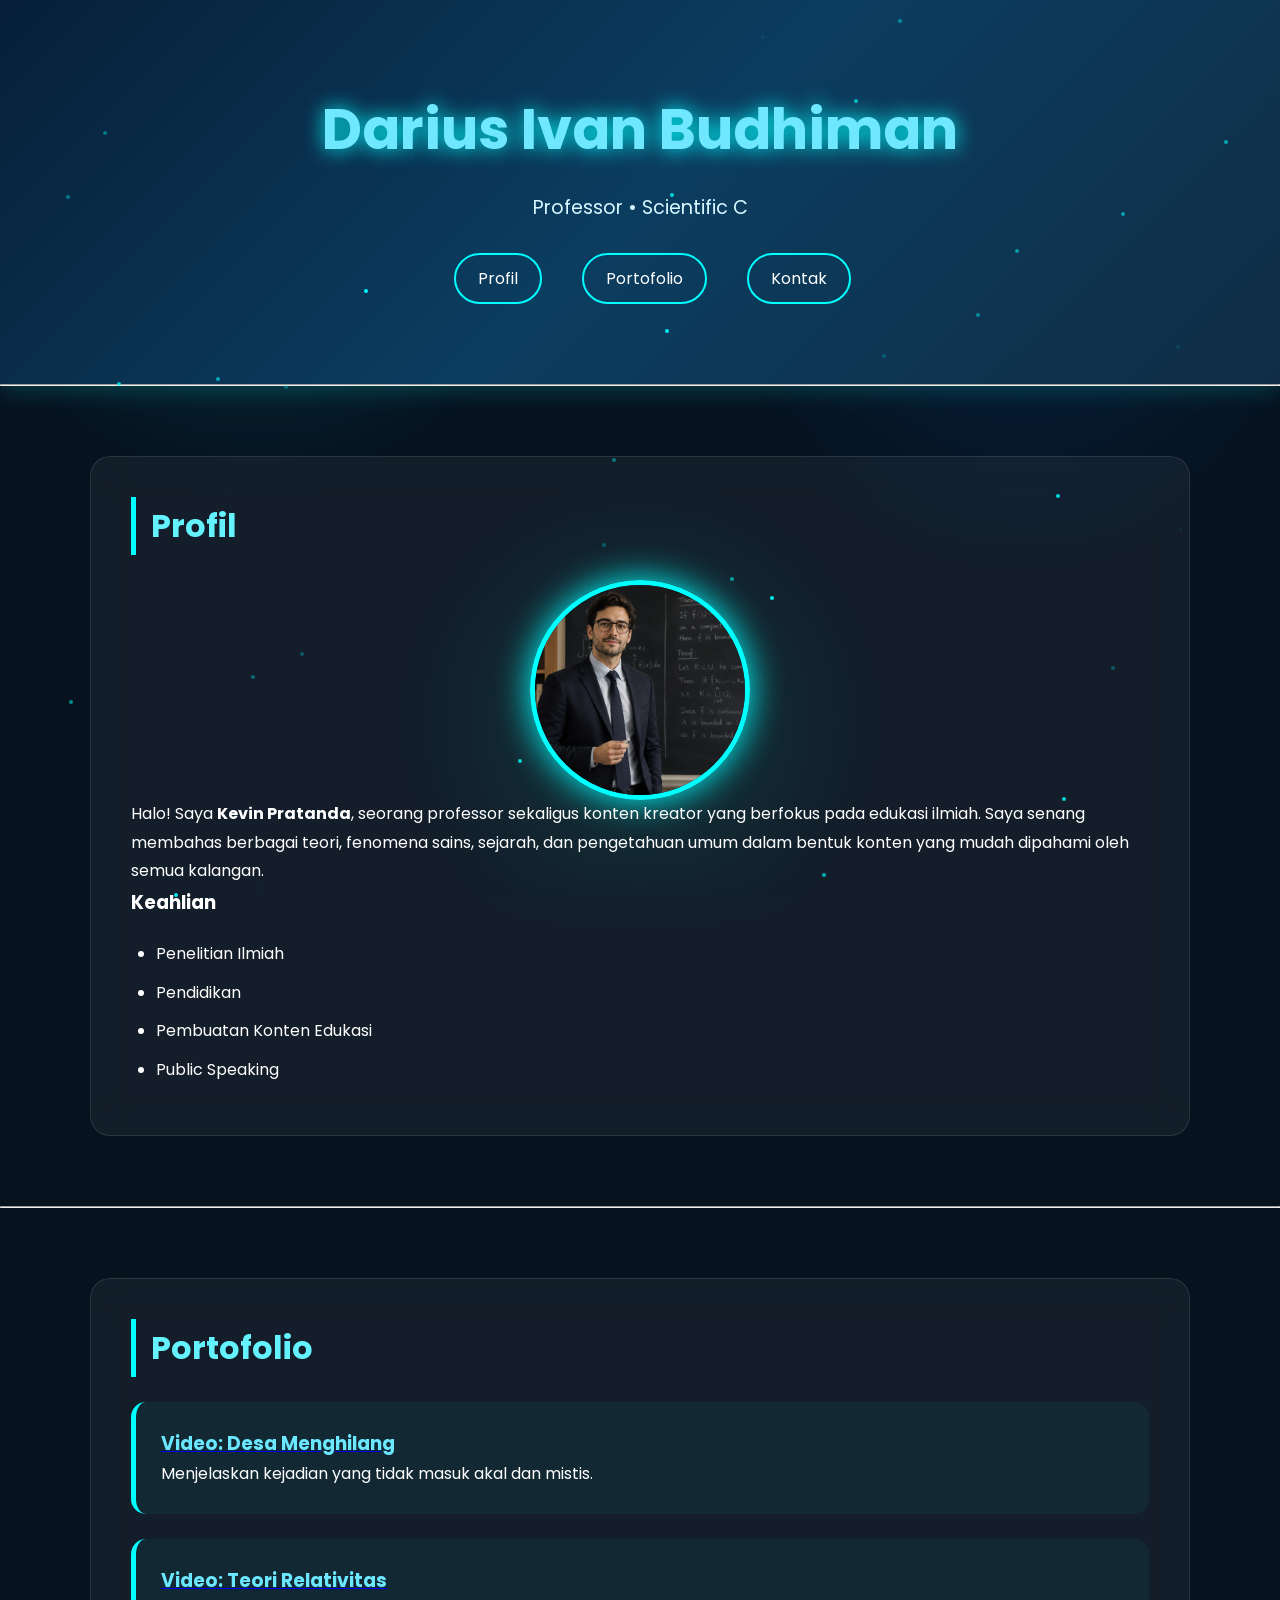
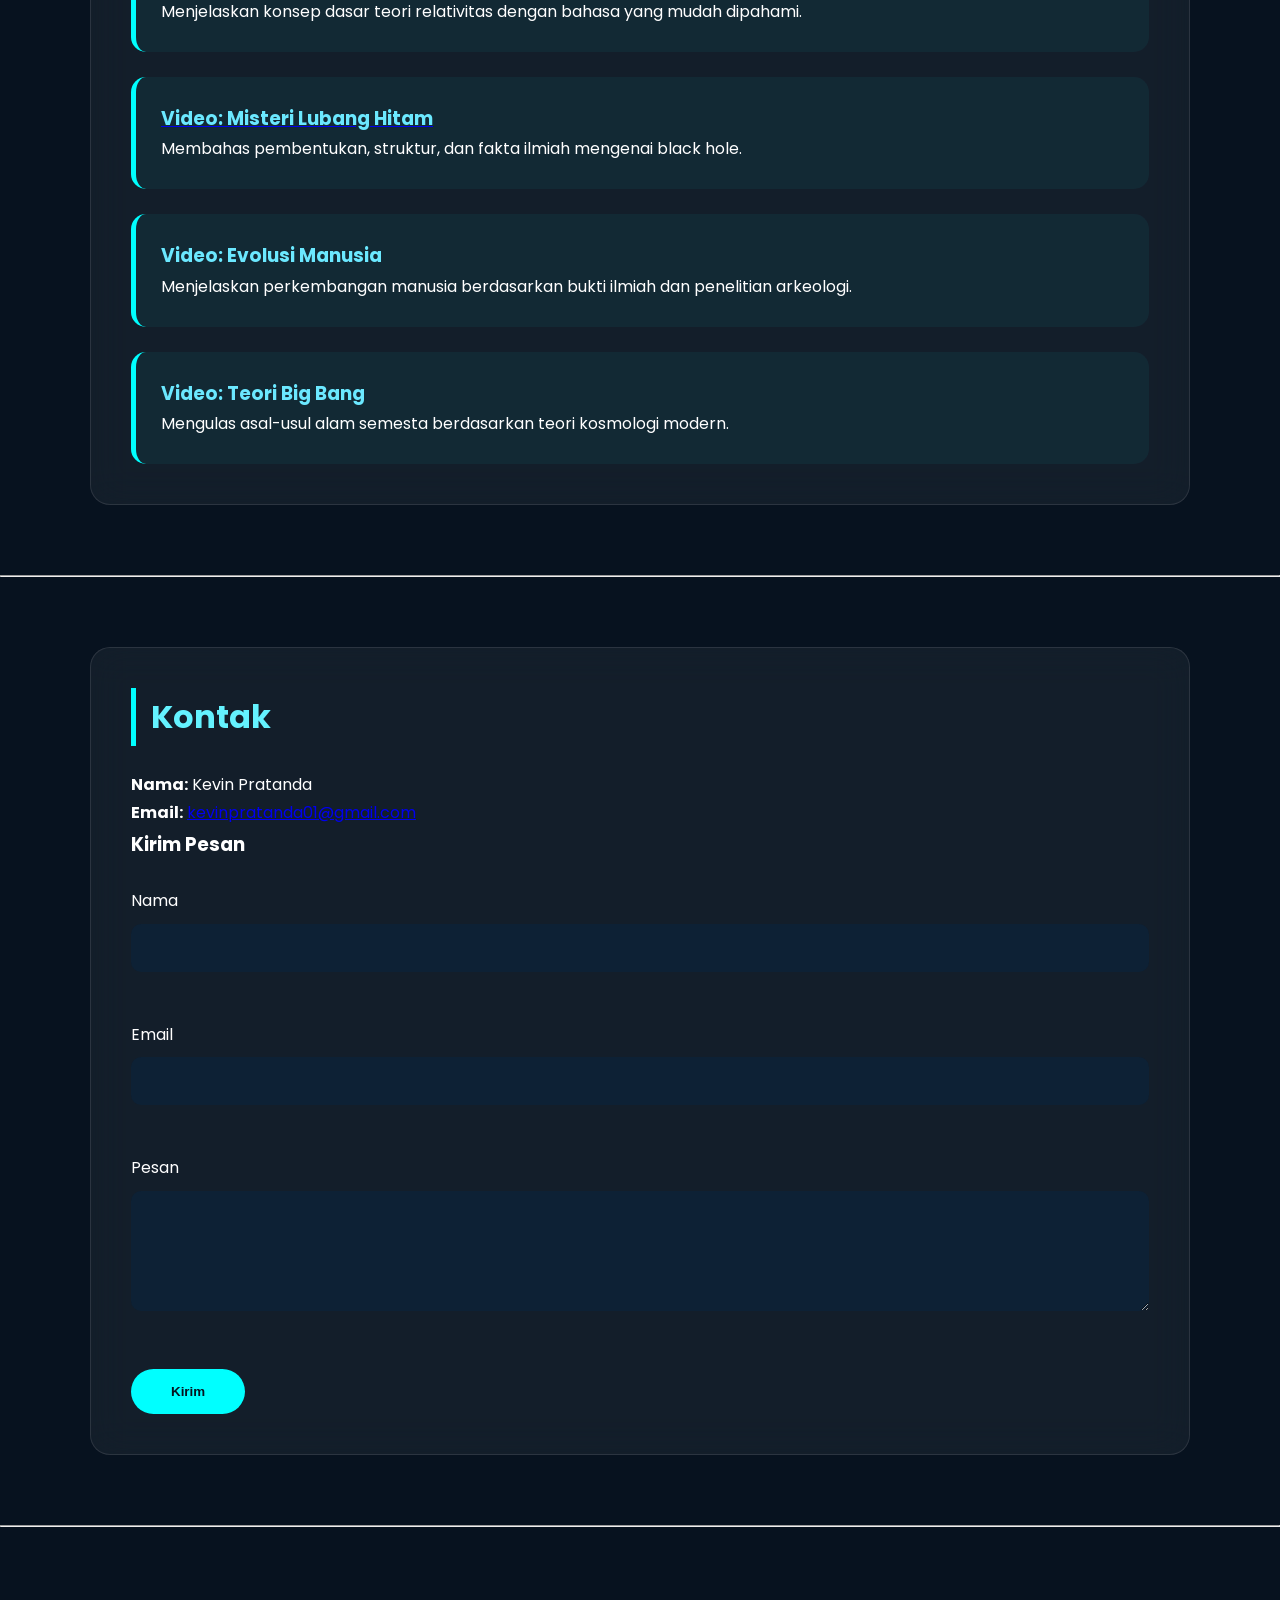
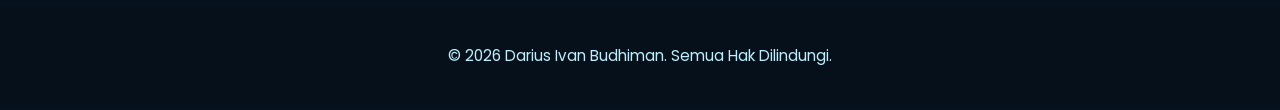
==== index.html @ 84d0789f "New Commit" ====
<!DOCTYPE html>
<html lang="id">
<head>
    <meta charset="UTF-8">
    <meta name="viewport" content="width=device-width, initial-scale=1.0">
    <title>Portofolio - Darius Ivan Budhiman</title>
    <link rel="stylesheet" href="style.css">
</head>
<body>

    <!-- Header -->
    <header>
        <h1>Darius Ivan Budhiman</h1>
        <p>Professor | Konten Kreator Ilmiah</p>

        <nav>
            <ul>
                <li><a href="#profil">Profil</a></li>
                <li><a href="#portofolio">Portofolio</a></li>
                <li><a href="#kontak">Kontak</a></li>
            </ul>
        </nav>
    </header>

    <hr>

    <!-- Profil -->
    <section id="profil">
        <h2>Profil</h2>

        <img src="foto.png" alt="Foto Darius Ivan Budhiman" width="200">

        <p>
            Halo! Saya <strong>Kevin Pratanda</strong>, seorang professor
            sekaligus konten kreator yang berfokus pada edukasi ilmiah.
            Saya senang membahas berbagai teori, fenomena sains,
            sejarah, dan pengetahuan umum dalam bentuk konten yang
            mudah dipahami oleh semua kalangan.
        </p>

        <h3>Keahlian</h3>
        <ul>
            <li>Penelitian Ilmiah</li>
            <li>Pendidikan</li>
            <li>Pembuatan Konten Edukasi</li>
            <li>Public Speaking</li>
        </ul>
    </section>

    <hr>

    <!-- Portofolio -->
    <section id="portofolio">
        <h2>Portofolio</h2>
       
            <article>
                 <a href="https://youtube.com/shorts/PafCElPyrTg" target="_blank">
                <h3>Video: Desa Menghilang</h3>
                </a>
                <p>
                    Menjelaskan kejadian yang tidak masuk akal 
                    dan mistis.
                </p>
            </article>


        <article>
             <a href="https://youtu.be/JOpuG9dODHs" target="_blank">
            <h3>Video: Teori Relativitas</h3>
            </a>
                Menjelaskan konsep dasar teori relativitas dengan bahasa
                yang mudah dipahami.
            </p>
        </article>

        <article>
             <a href="https://youtu.be/HRyd2ZejOb8" target="_blank">
            <h3>Video: Misteri Lubang Hitam</h3>
            </a>
            <p>
                Membahas pembentukan, struktur, dan fakta ilmiah
                mengenai black hole.
            </p>
        </article>

        <article>
            <h3>Video: Evolusi Manusia</h3>
            <p>
                Menjelaskan perkembangan manusia berdasarkan bukti
                ilmiah dan penelitian arkeologi.
            </p>
        </article>

        <article>
            <h3>Video: Teori Big Bang</h3>
            <p>
                Mengulas asal-usul alam semesta berdasarkan teori
                kosmologi modern.
            </p>
        </article>
    </section>

    <hr>

    <!-- Kontak -->
    <section id="kontak">
        <h2>Kontak</h2>

        <p><strong>Nama:</strong> Kevin Pratanda</p>

        <p>
            <strong>Email:</strong>
            <a href="mailto:kevinpratanda01@gmail.com">
                kevinpratanda01@gmail.com
            </a>
        </p>

        <h3>Kirim Pesan</h3>

        <form>
            <label>Nama</label><br>
            <input type="text" name="nama"><br><br>

            <label>Email</label><br>
            <input type="email" name="email"><br><br>

            <label>Pesan</label><br>
            <textarea rows="5" cols="40"></textarea><br><br>

            <button type="submit">Kirim</button>
        </form>
    </section>

    <hr>

    <!-- Footer -->
    <footer>
        <p>&copy; 2026 Darius Ivan Budhiman. Semua Hak Dilindungi.</p>
    </footer>
<script src="script.js"></script>
</body>
</html>
---- style.css ----
/* ===========================
   Google Font
=========================== */
@import url('https://fonts.googleapis.com/css2?family=Poppins:wght@300;400;500;600;700&display=swap');

/* ===========================
   Reset
=========================== */
*{
    margin:0;
    padding:0;
    box-sizing:border-box;
    scroll-behavior:smooth;
}

body{
    font-family:'Poppins',sans-serif;
    background:#07121f;
    color:#ffffff;
    line-height:1.8;
}

/* ===========================
   Background Animasi
=========================== */

body::before{
    content:"";
    position:fixed;
    inset:0;
    background:
    radial-gradient(circle at 20% 20%,rgba(0,255,255,.15),transparent 25%),
    radial-gradient(circle at 80% 30%,rgba(0,128,255,.12),transparent 25%),
    radial-gradient(circle at 50% 80%,rgba(0,255,200,.10),transparent 25%);
    animation:bgMove 15s infinite alternate;
    z-index:-2;
}

@keyframes bgMove{

0%{
transform:scale(1);
}

100%{
transform:scale(1.3);
}

}

/* ===========================
   Header
=========================== */

header{

text-align:center;
padding:80px 20px;
background:linear-gradient(135deg,#071f38,#0b3d60,#102d45);

box-shadow:0 5px 25px rgba(0,255,255,.2);

}

header h1{

font-size:3.5rem;
color:#6ee7ff;
text-shadow:0 0 20px cyan;

}

header p{

margin-top:10px;
font-size:1.2rem;
color:#d6f7ff;

}

/* ===========================
   Navigation
=========================== */

nav{

margin-top:40px;

}

nav ul{

display:flex;
justify-content:center;
gap:40px;
list-style:none;
flex-wrap:wrap;

}

nav a{

text-decoration:none;
color:white;
padding:12px 22px;
border:2px solid cyan;
border-radius:40px;
transition:.35s;

}

nav a:hover{

background:cyan;
color:#07121f;
box-shadow:0 0 20px cyan;

}

/* ===========================
   Section
=========================== */

section{

width:min(1100px,90%);
margin:70px auto;
padding:40px;
background:rgba(255,255,255,.05);
backdrop-filter:blur(18px);
border-radius:20px;
border:1px solid rgba(255,255,255,.1);

animation:fadeUp 1s ease;

}

@keyframes fadeUp{

from{

opacity:0;
transform:translateY(50px);

}

to{

opacity:1;
transform:translateY(0);

}

}

section h2{

font-size:2rem;
margin-bottom:25px;
color:#64f2ff;
border-left:5px solid cyan;
padding-left:15px;

}

/* ===========================
   Foto Profil
=========================== */

img{

display:block;
margin:auto;
width:220px;
height:220px;
object-fit:cover;
border-radius:50%;
border:5px solid cyan;
box-shadow:0 0 35px cyan;
transition:.5s;

}

img:hover{

transform:scale(1.08) rotate(2deg);

}

/* ===========================
   List
=========================== */

ul{

margin-top:20px;
margin-left:25px;

}

li{

margin-bottom:10px;

}

/* ===========================
   Portofolio
=========================== */

article{

background:rgba(0,255,255,.05);
padding:25px;
margin-top:25px;
border-radius:15px;
transition:.4s;
border-left:5px solid cyan;

}

article:hover{

transform:translateY(-10px);
box-shadow:0 0 30px rgba(0,255,255,.4);

}

article h3{

color:#6be8ff;

}

/* ===========================
   Form
=========================== */

form{

margin-top:25px;

}

input,
textarea{

width:100%;
padding:15px;
margin-top:8px;
margin-bottom:20px;
background:#0d2135;
border:none;
border-radius:10px;
color:white;
font-size:16px;

}

input:focus,
textarea:focus{

outline:none;
box-shadow:0 0 15px cyan;

}

button{

padding:15px 40px;
background:cyan;
color:#07121f;
font-weight:bold;
border:none;
border-radius:50px;
cursor:pointer;
transition:.3s;

}

button:hover{

transform:translateY(-3px);
box-shadow:0 0 20px cyan;

}

/* ===========================
   Footer
=========================== */

footer{

text-align:center;
padding:35px;
background:#05101a;
margin-top:80px;
font-size:.95rem;
color:#bdefff;

}

/* ===========================
   Scrollbar
=========================== */

::-webkit-scrollbar{

width:10px;

}

::-webkit-scrollbar-track{

background:#081521;

}

::-webkit-scrollbar-thumb{

background:cyan;
border-radius:10px;

}

/* ===========================
   Responsive
=========================== */

@media(max-width:768px){

header h1{

font-size:2.3rem;

}

nav ul{

flex-direction:column;
gap:15px;

}

section{

padding:25px;

}

img{

width:170px;
height:170px;

}

}
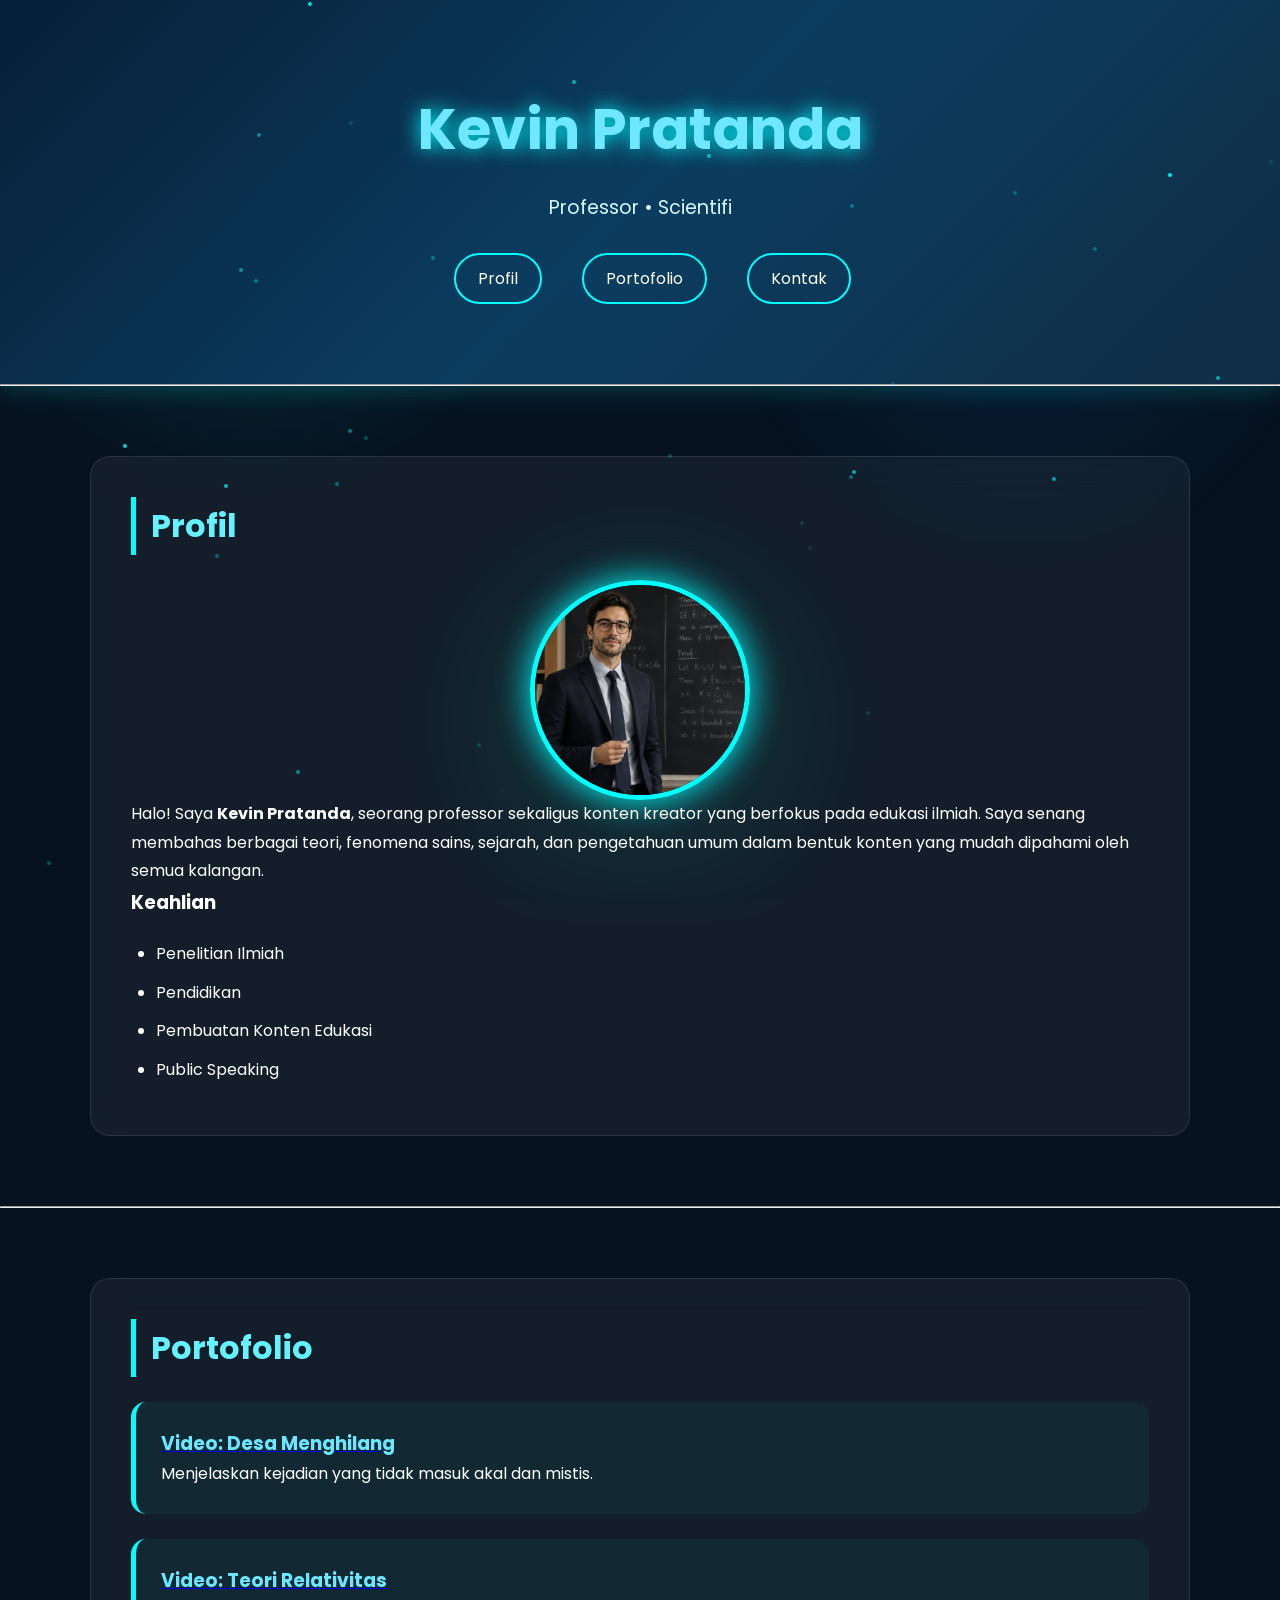
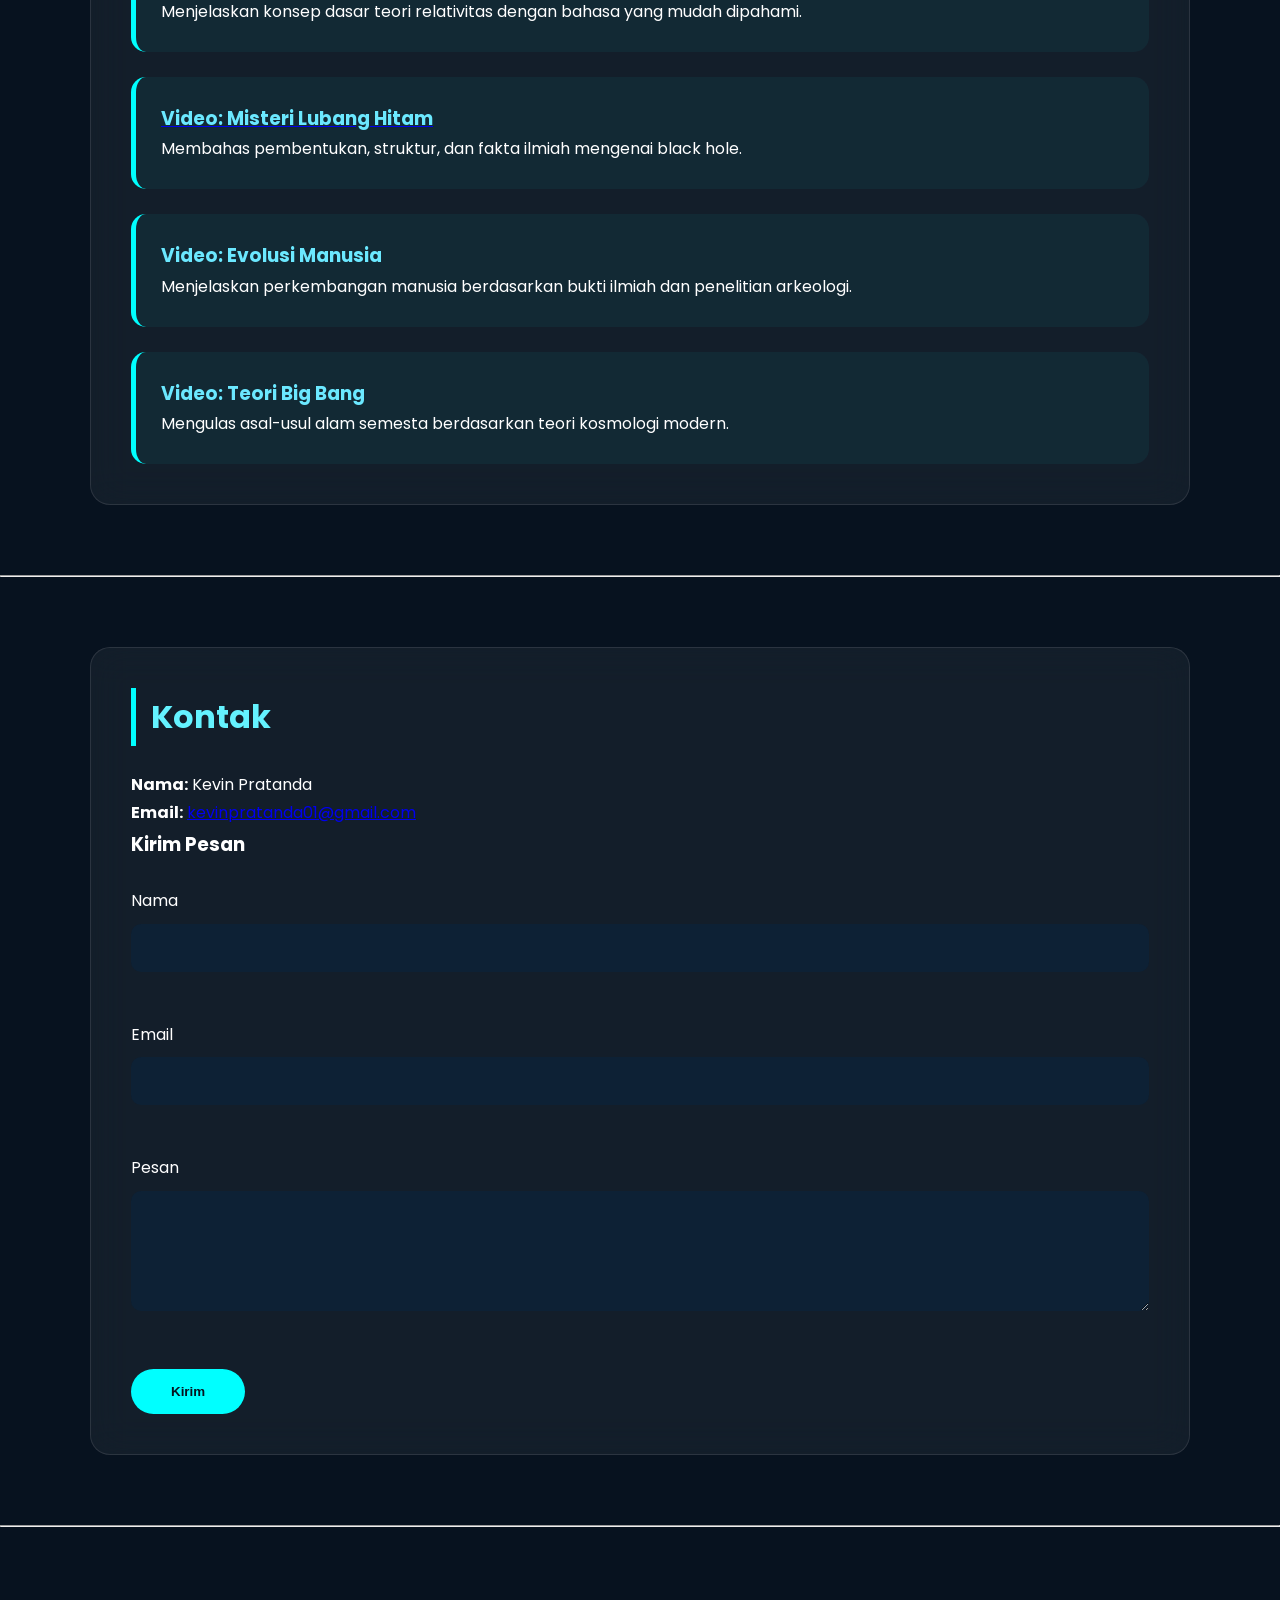
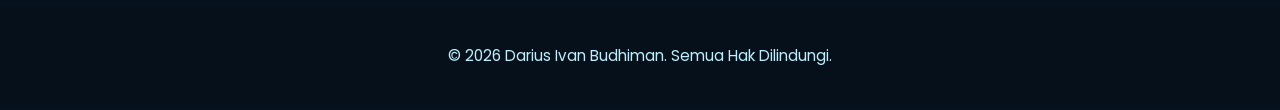
==== commit 681c2446: "Update index.html" ====
--- a/index.html
+++ b/index.html
@@ -10,7 +10,7 @@
 
     <!-- Header -->
     <header>
-        <h1>Darius Ivan Budhiman</h1>
+        <h1>Kevin Pratanda</h1>
         <p>Professor | Konten Kreator Ilmiah</p>
 
         <nav>
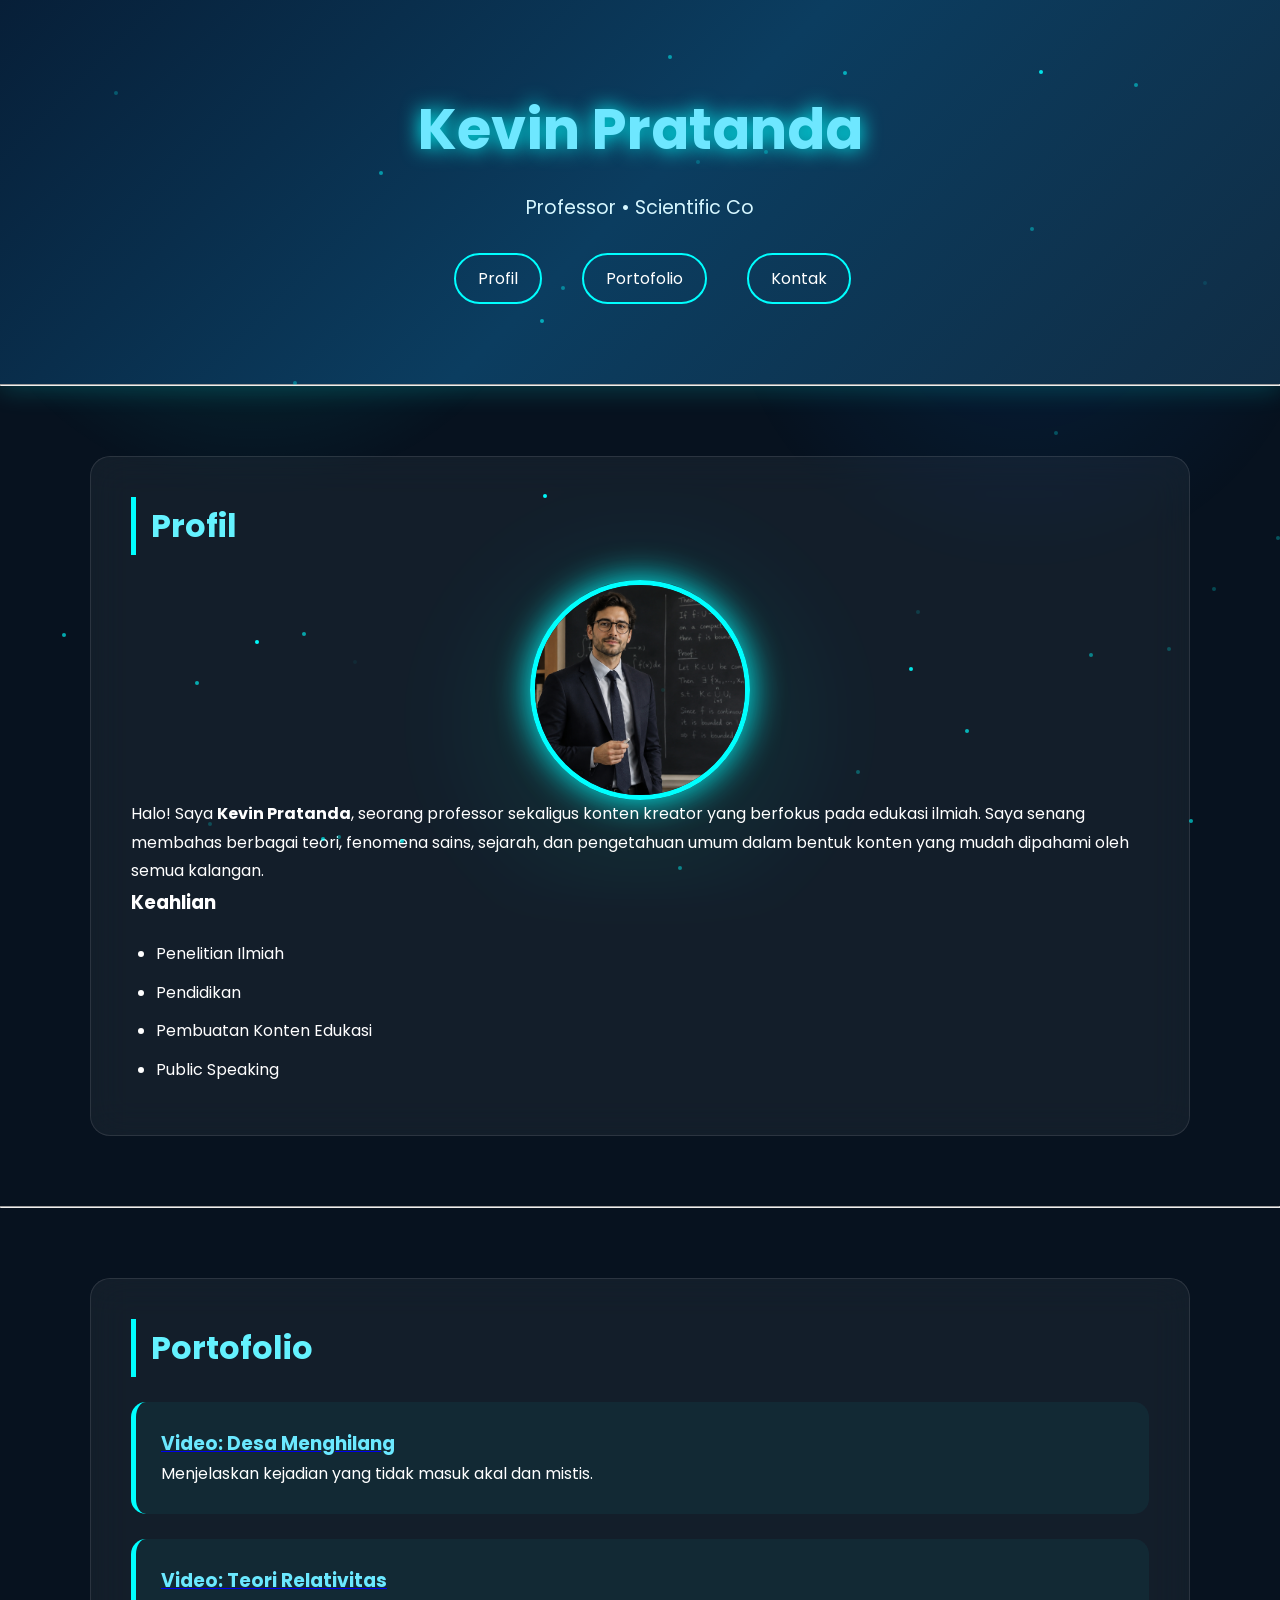
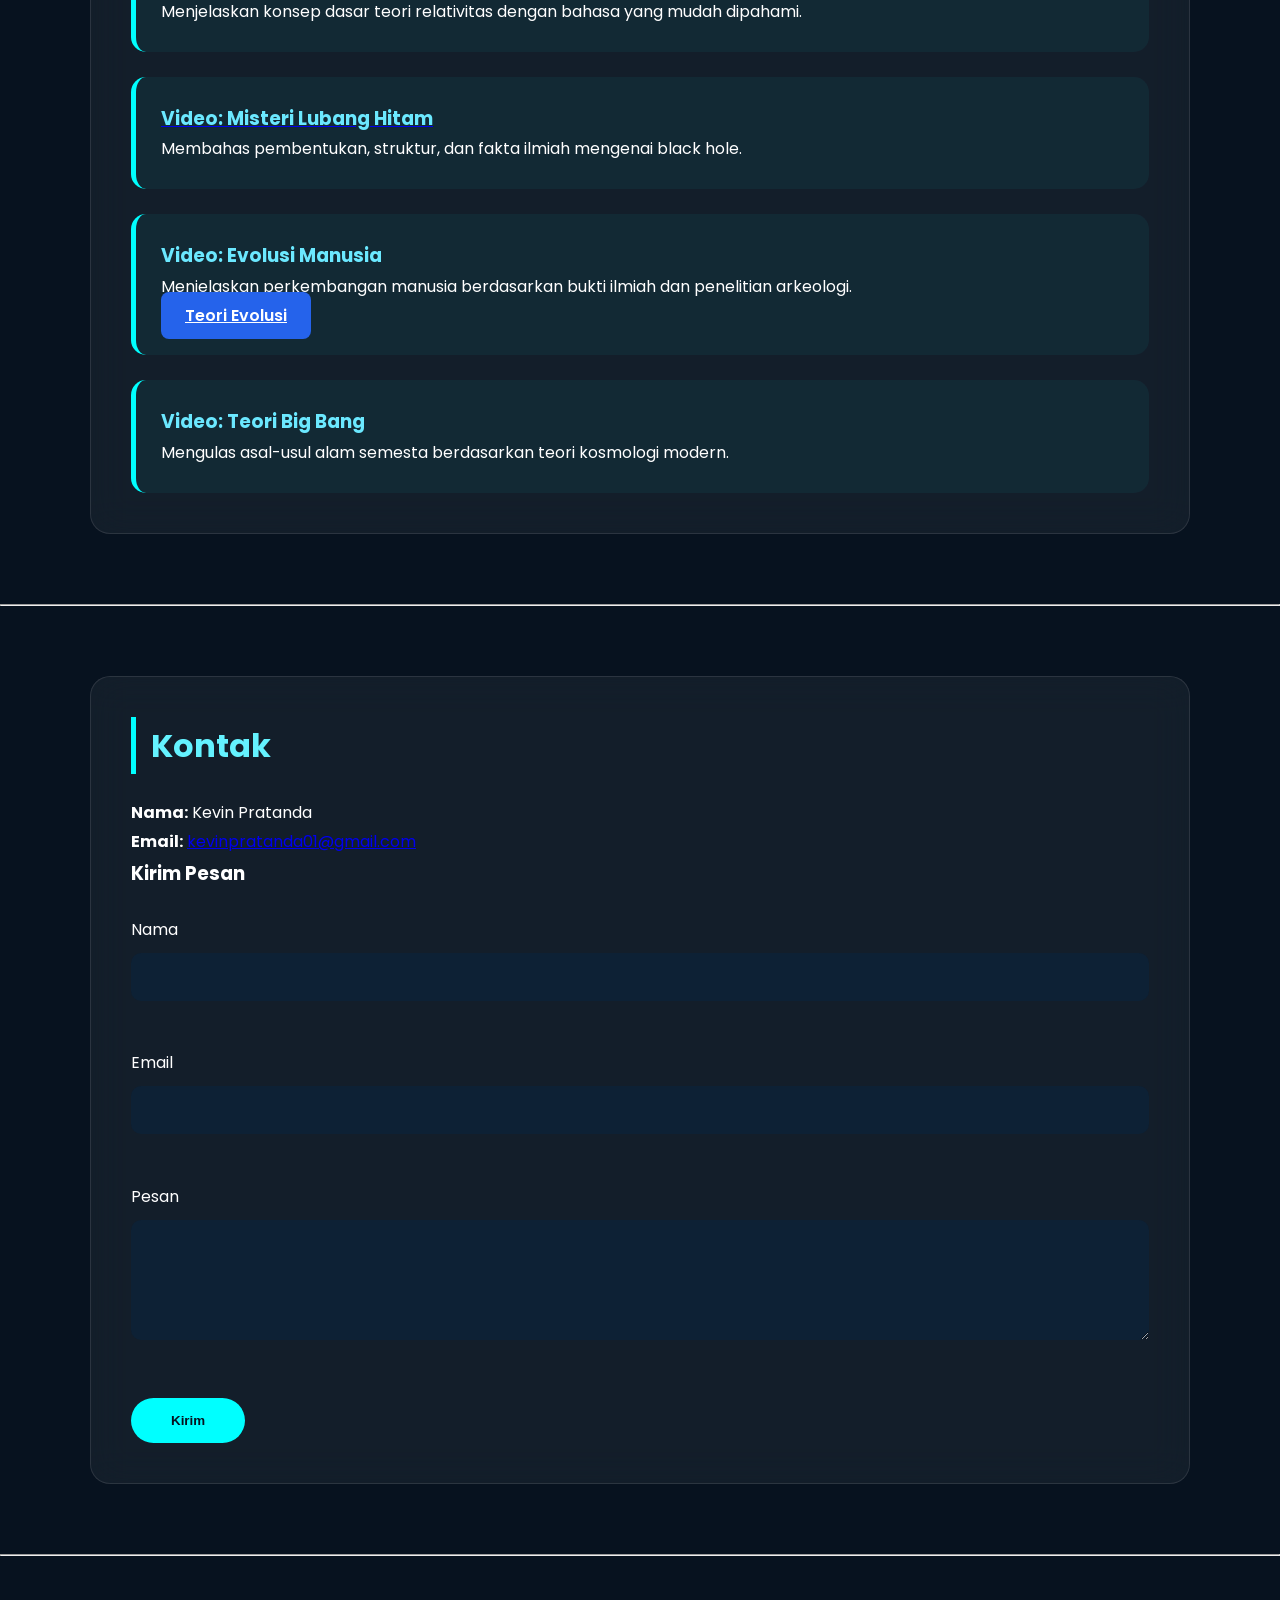
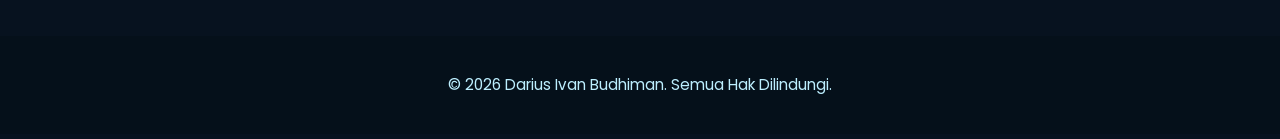
==== commit bf8d58c0: "update" ====
--- a/index.html
+++ b/index.html
@@ -4,7 +4,7 @@
     <meta charset="UTF-8">
     <meta name="viewport" content="width=device-width, initial-scale=1.0">
     <title>Portofolio - Darius Ivan Budhiman</title>
-    <link rel="stylesheet" href="style.css">
+    <link rel="stylesheet" href="style.css?v=0.0.1">
 </head>
 <body>
 
@@ -89,6 +89,8 @@
                 Menjelaskan perkembangan manusia berdasarkan bukti
                 ilmiah dan penelitian arkeologi.
             </p>
+            <a class="button-link" href="https://dariusbudhiman-hue.github.io/profile/evolution/">Teori Evolusi</a>
+            
         </article>
 
         <article>
--- a/style.css
+++ b/style.css
@@ -20,6 +20,27 @@
     line-height:1.8;
 }
 
+.button-link {
+    background: #2563eb;
+    color: white;
+    border: none;
+    padding: 12px 24px;
+    border-radius: 8px;
+    font-size: 16px;
+    font-weight: 600;
+    cursor: pointer;
+    transition: all 0.3s ease;
+}
+
+.button-link:hover {
+    background: #1d4ed8;
+    transform: translateY(-2px);
+    box-shadow: 0 8px 18px rgba(37, 99, 235, 0.3);
+}
+
+.button-link:active {
+    transform: scale(0.96);
+}
 /* ===========================
    Background Animasi
 =========================== */
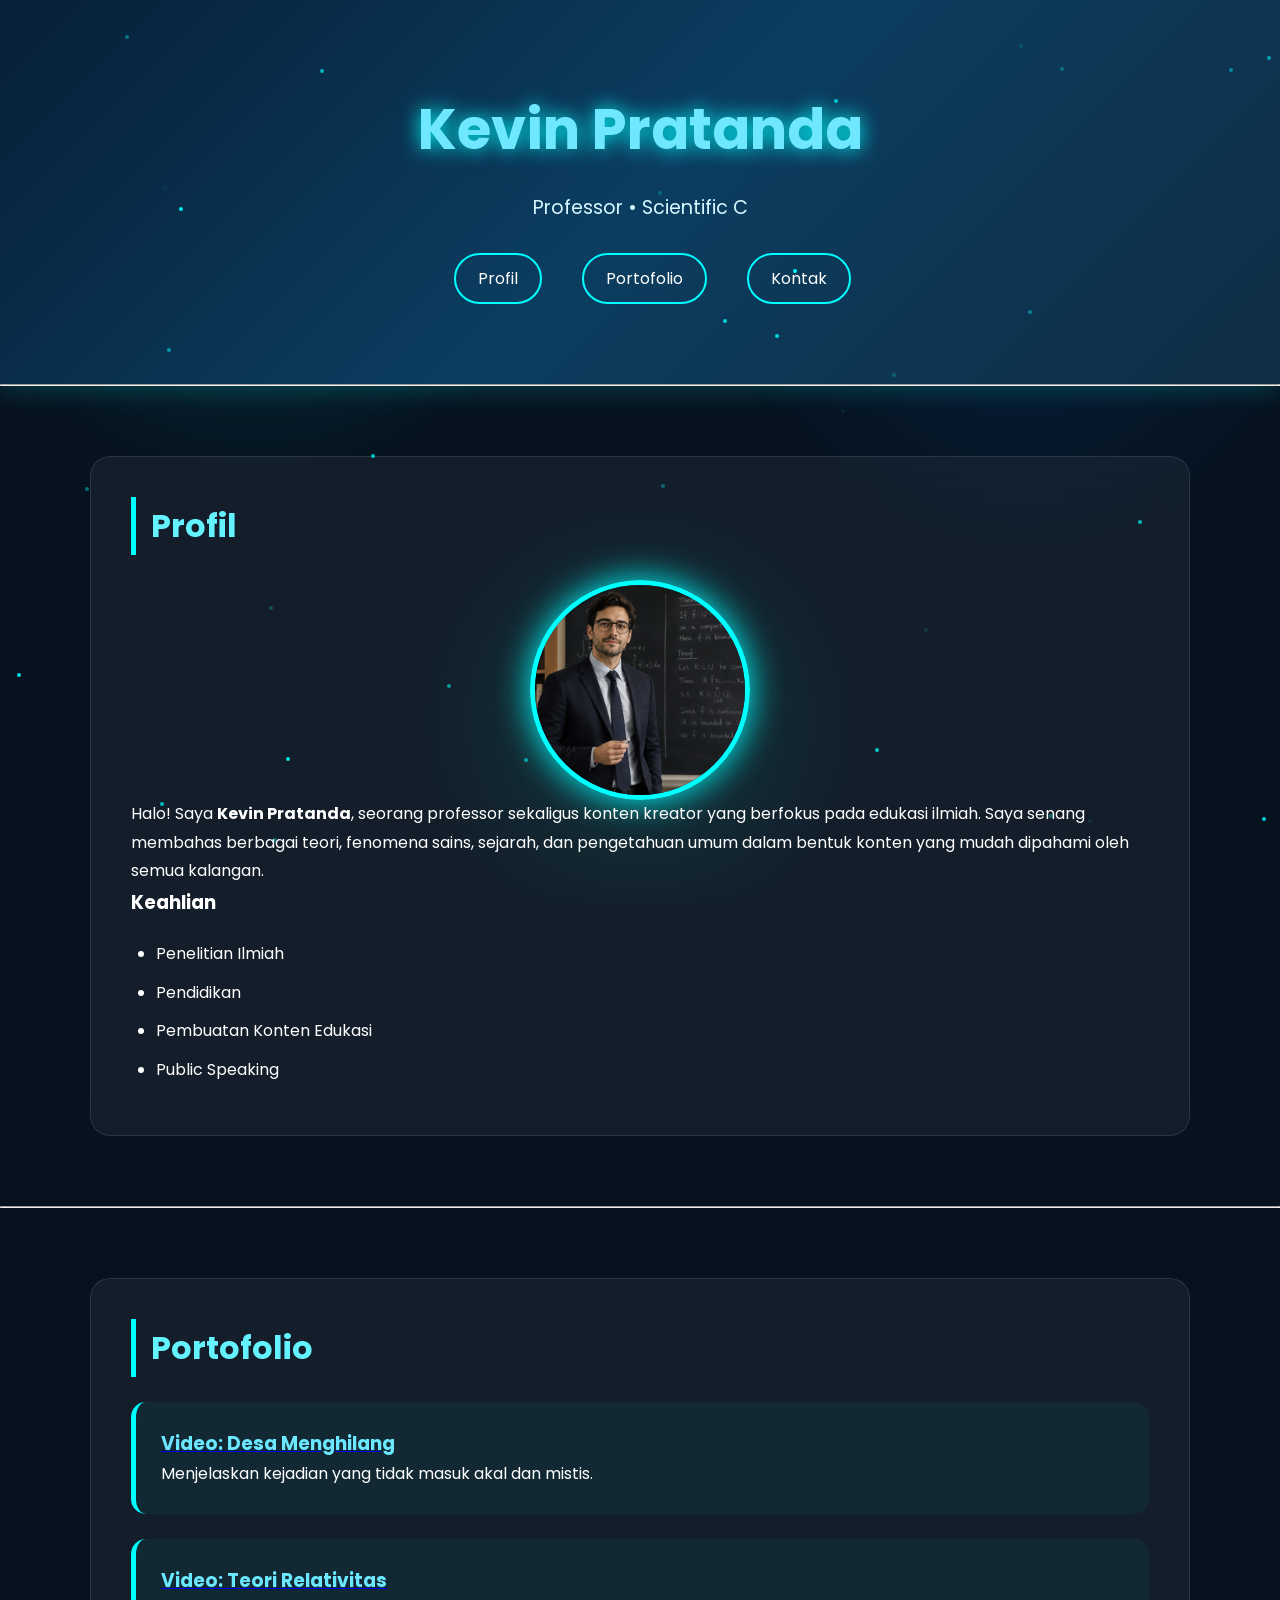
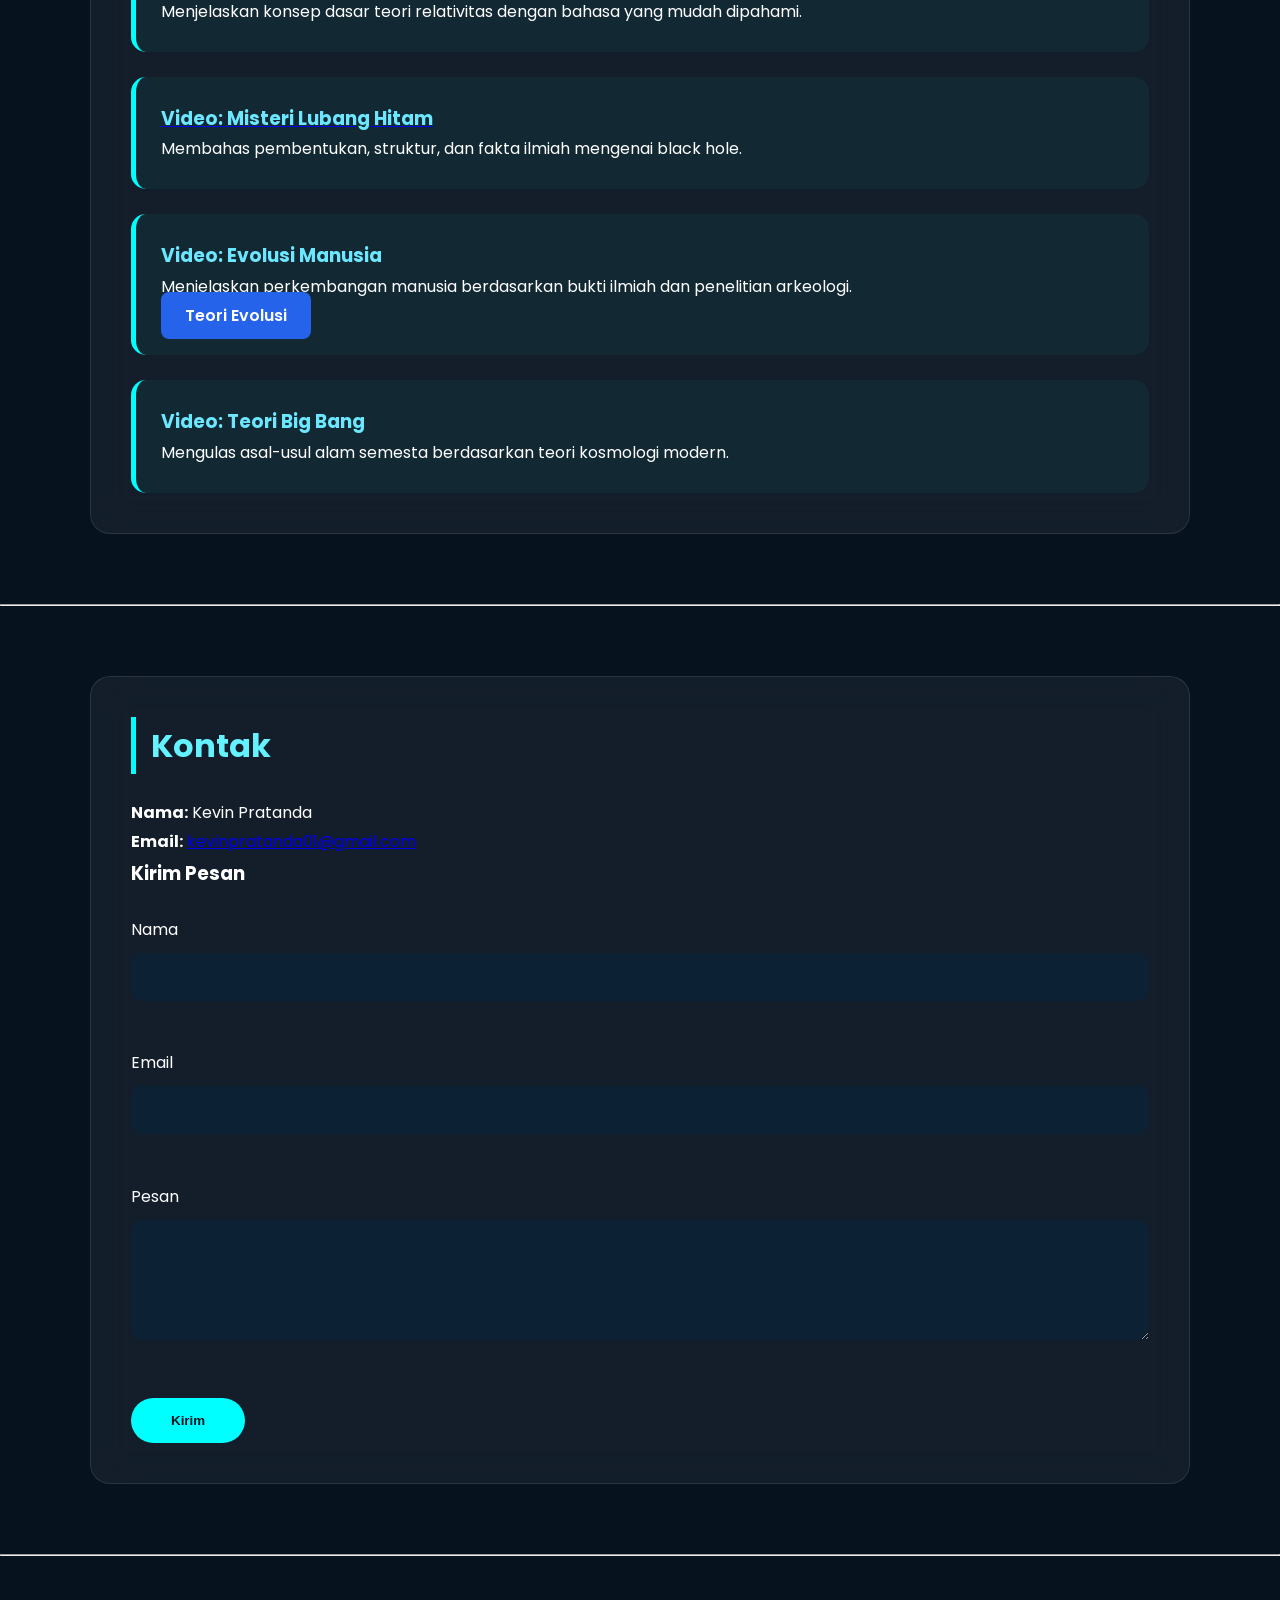
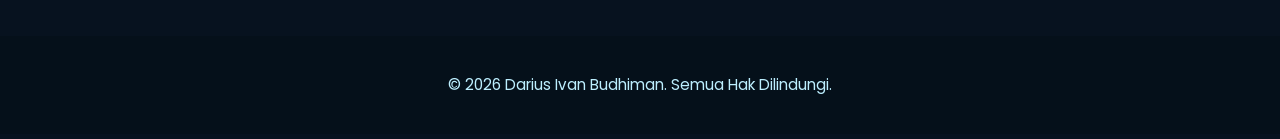
==== commit f1f1f092: "Update index.html" ====
--- a/index.html
+++ b/index.html
@@ -89,7 +89,7 @@
                 Menjelaskan perkembangan manusia berdasarkan bukti
                 ilmiah dan penelitian arkeologi.
             </p>
-            <a class="button-link" href="https://dariusbudhiman-hue.github.io/profile/evolution/">Teori Evolusi</a>
+            <a class="button-link" style="margin-top: 20px;text-decoration: none; " href="https://dariusbudhiman-hue.github.io/profile/evolution/">Teori Evolusi</a>
             
         </article>
 
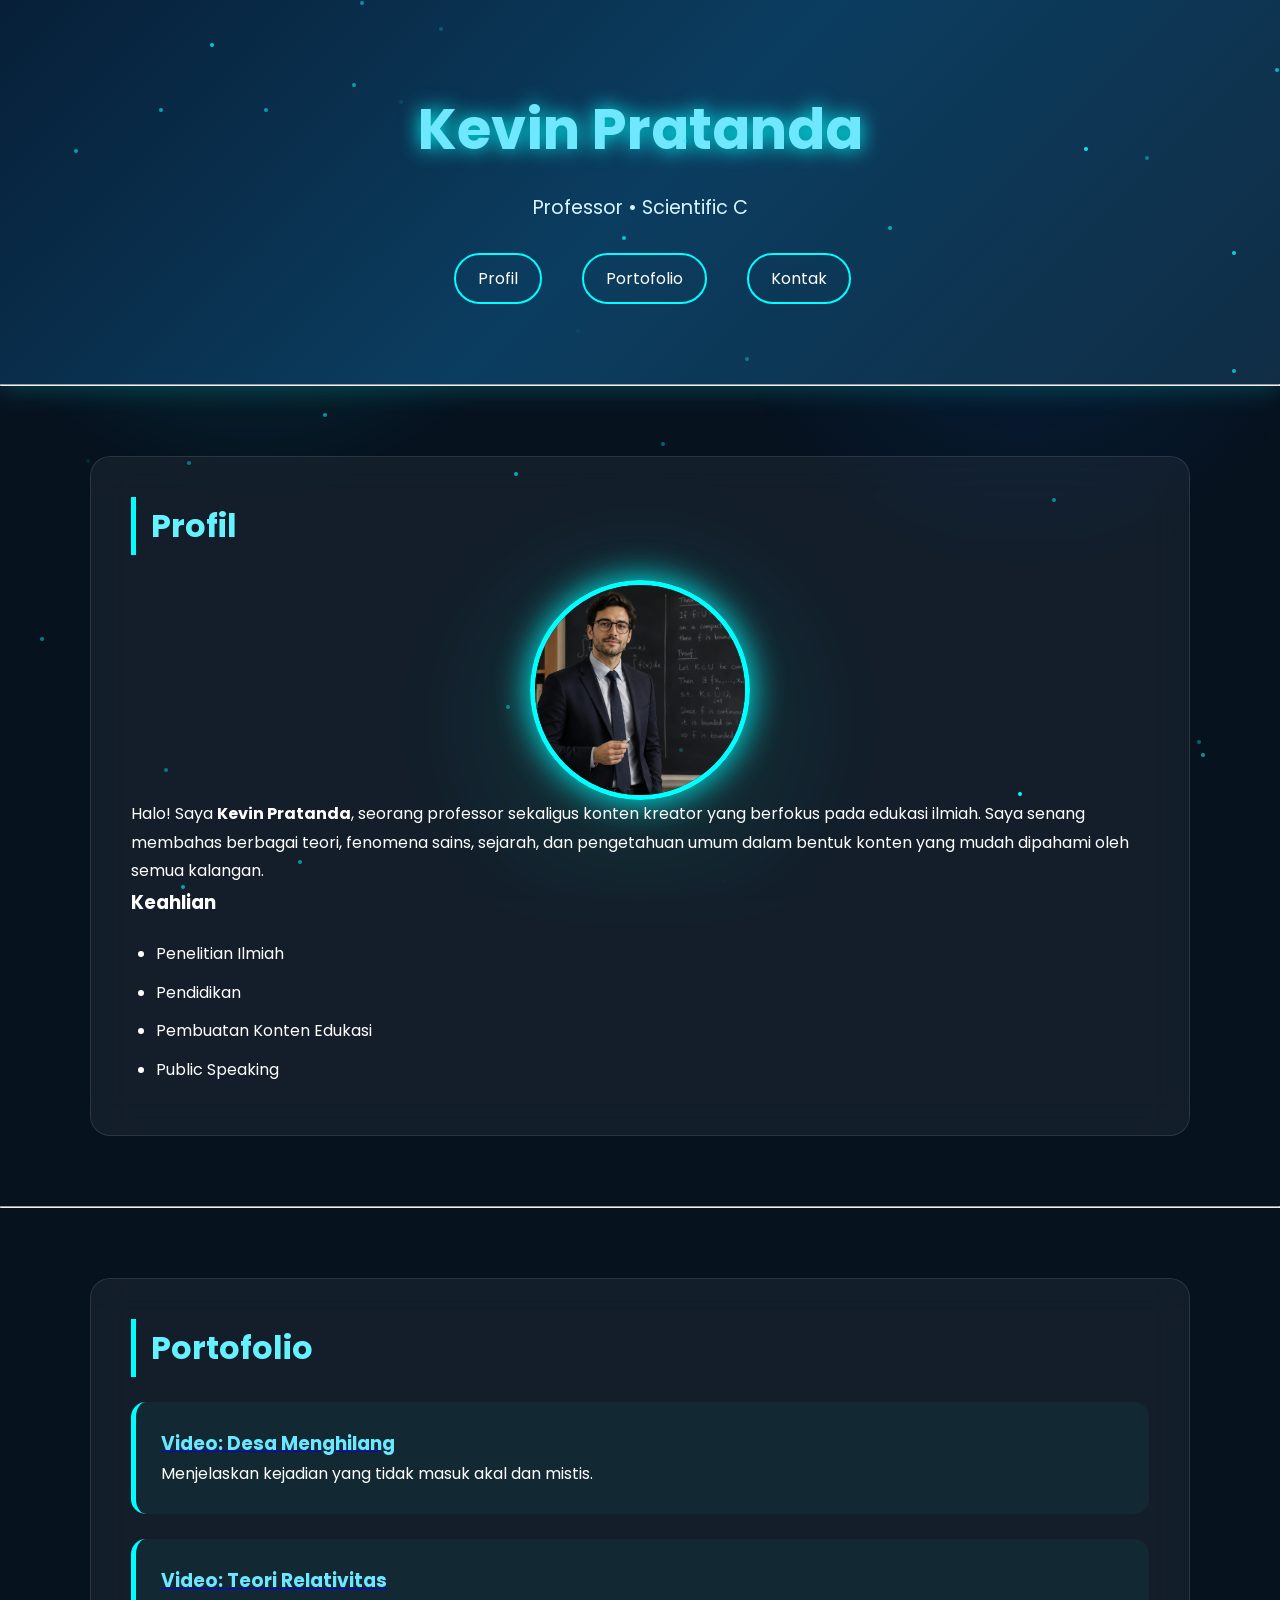
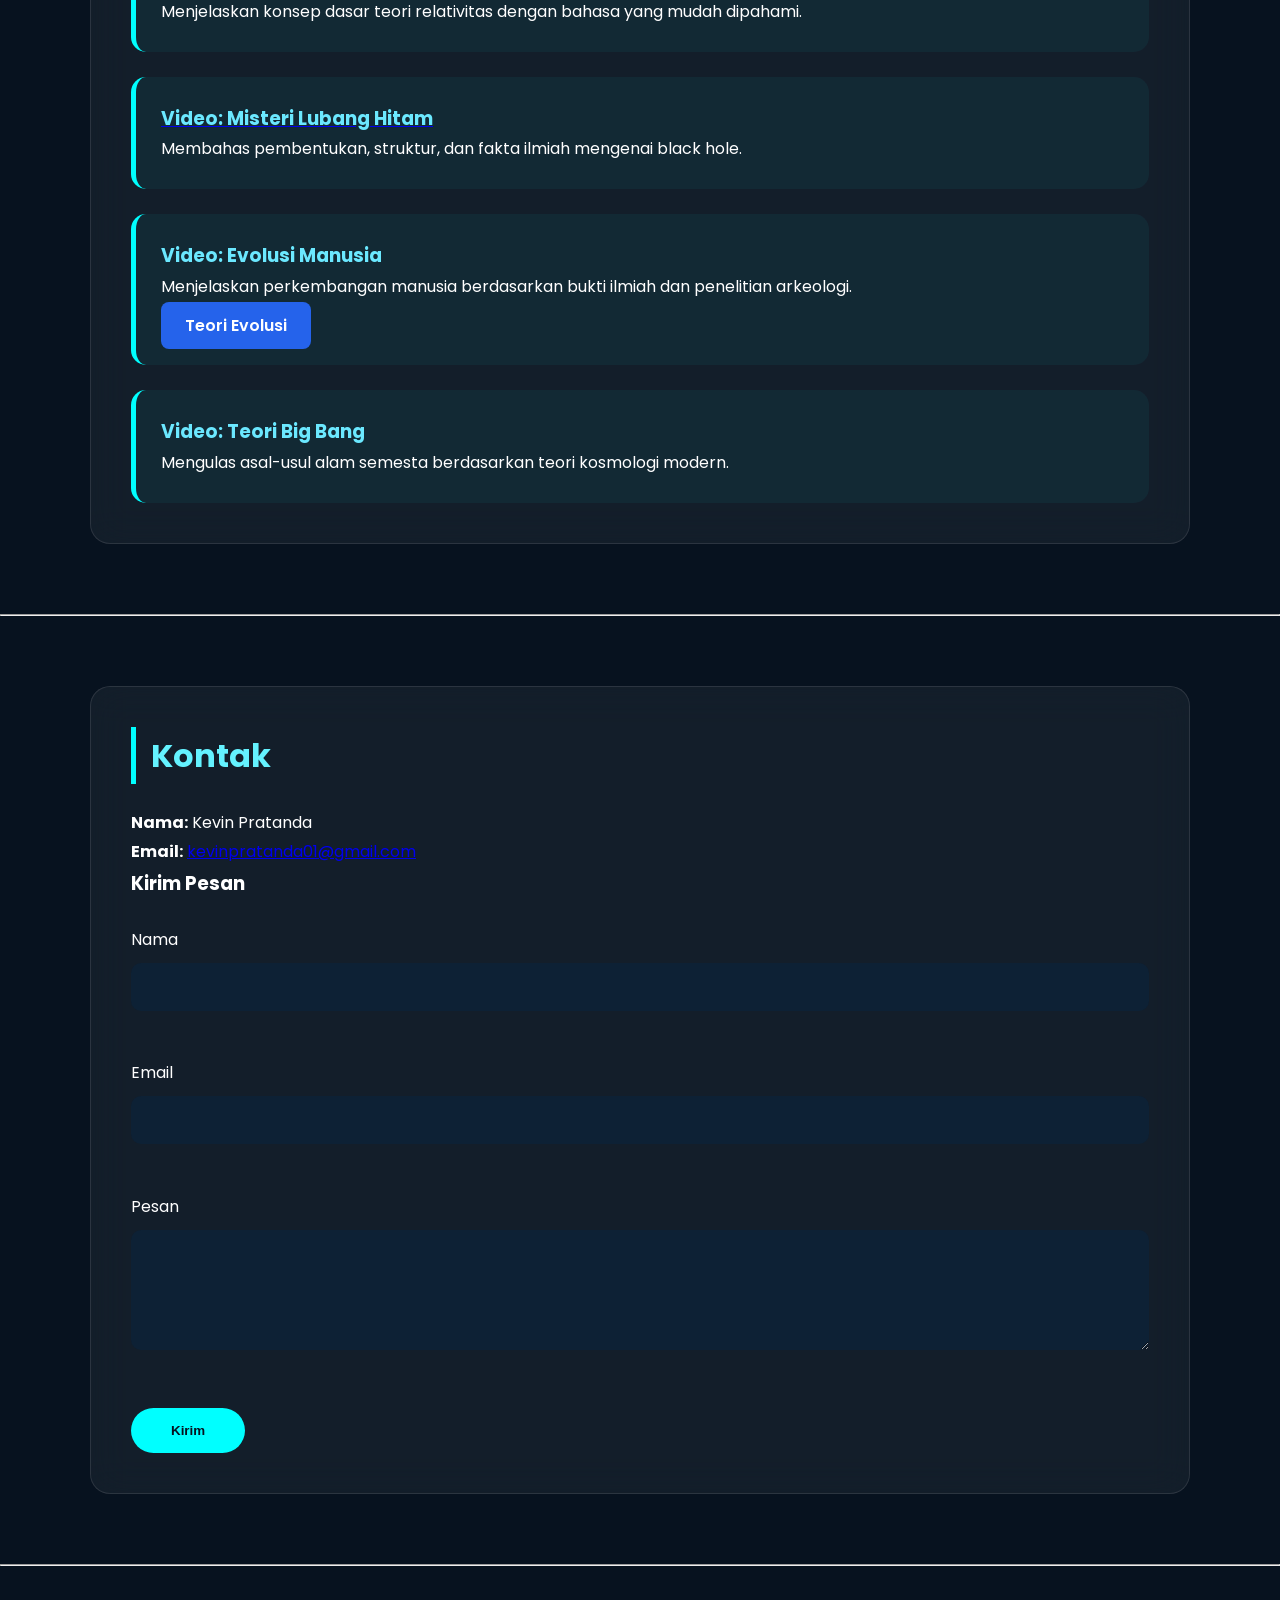
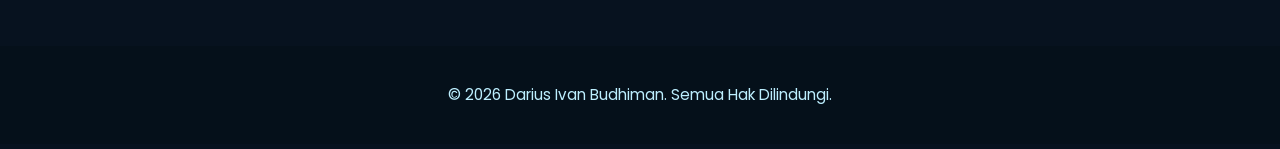
==== commit 3a2a6833: "Update index.html" ====
--- a/index.html
+++ b/index.html
@@ -85,11 +85,11 @@
 
         <article>
             <h3>Video: Evolusi Manusia</h3>
-            <p>
+            <p style="margin-bottom: 10px;">
                 Menjelaskan perkembangan manusia berdasarkan bukti
                 ilmiah dan penelitian arkeologi.
             </p>
-            <a class="button-link" style="margin-top: 20px;text-decoration: none; " href="https://dariusbudhiman-hue.github.io/profile/evolution/">Teori Evolusi</a>
+            <a class="button-link" style="text-decoration: none; " href="https://dariusbudhiman-hue.github.io/profile/evolution/">Teori Evolusi</a>
             
         </article>
 
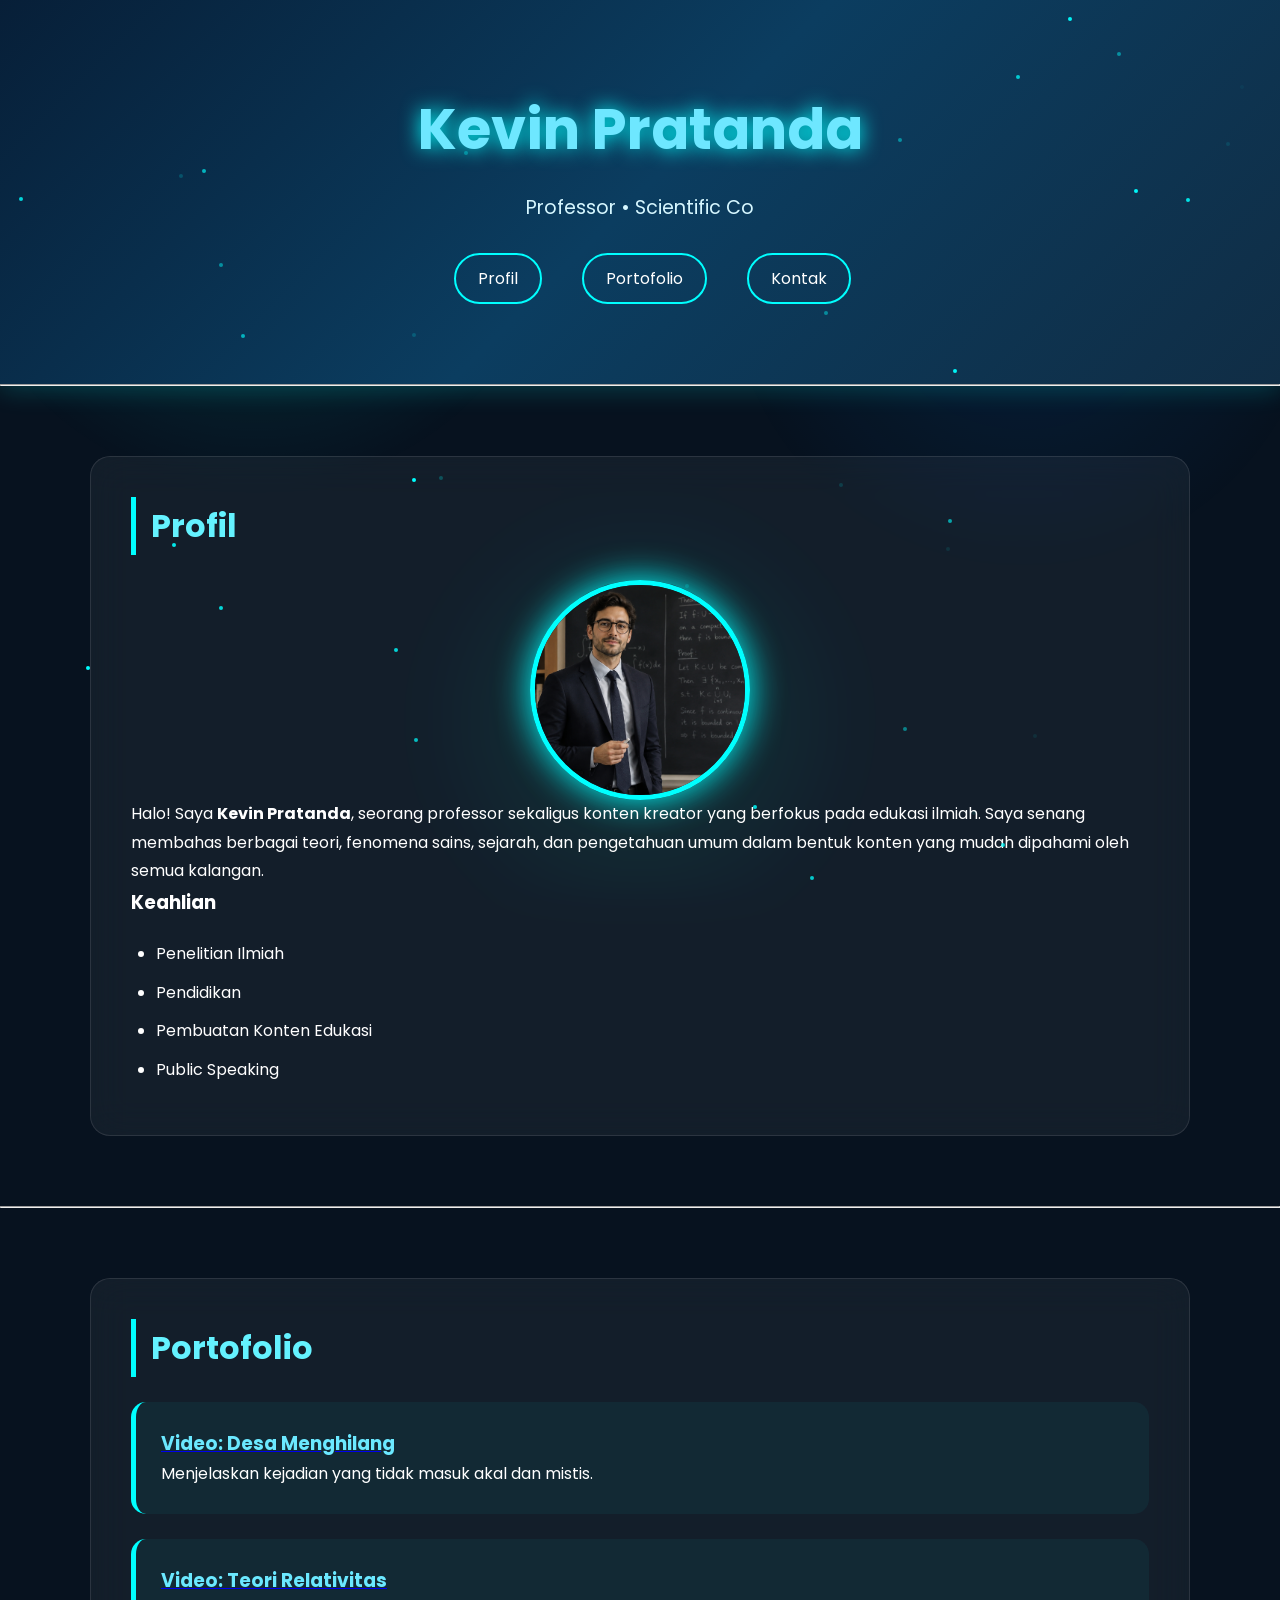
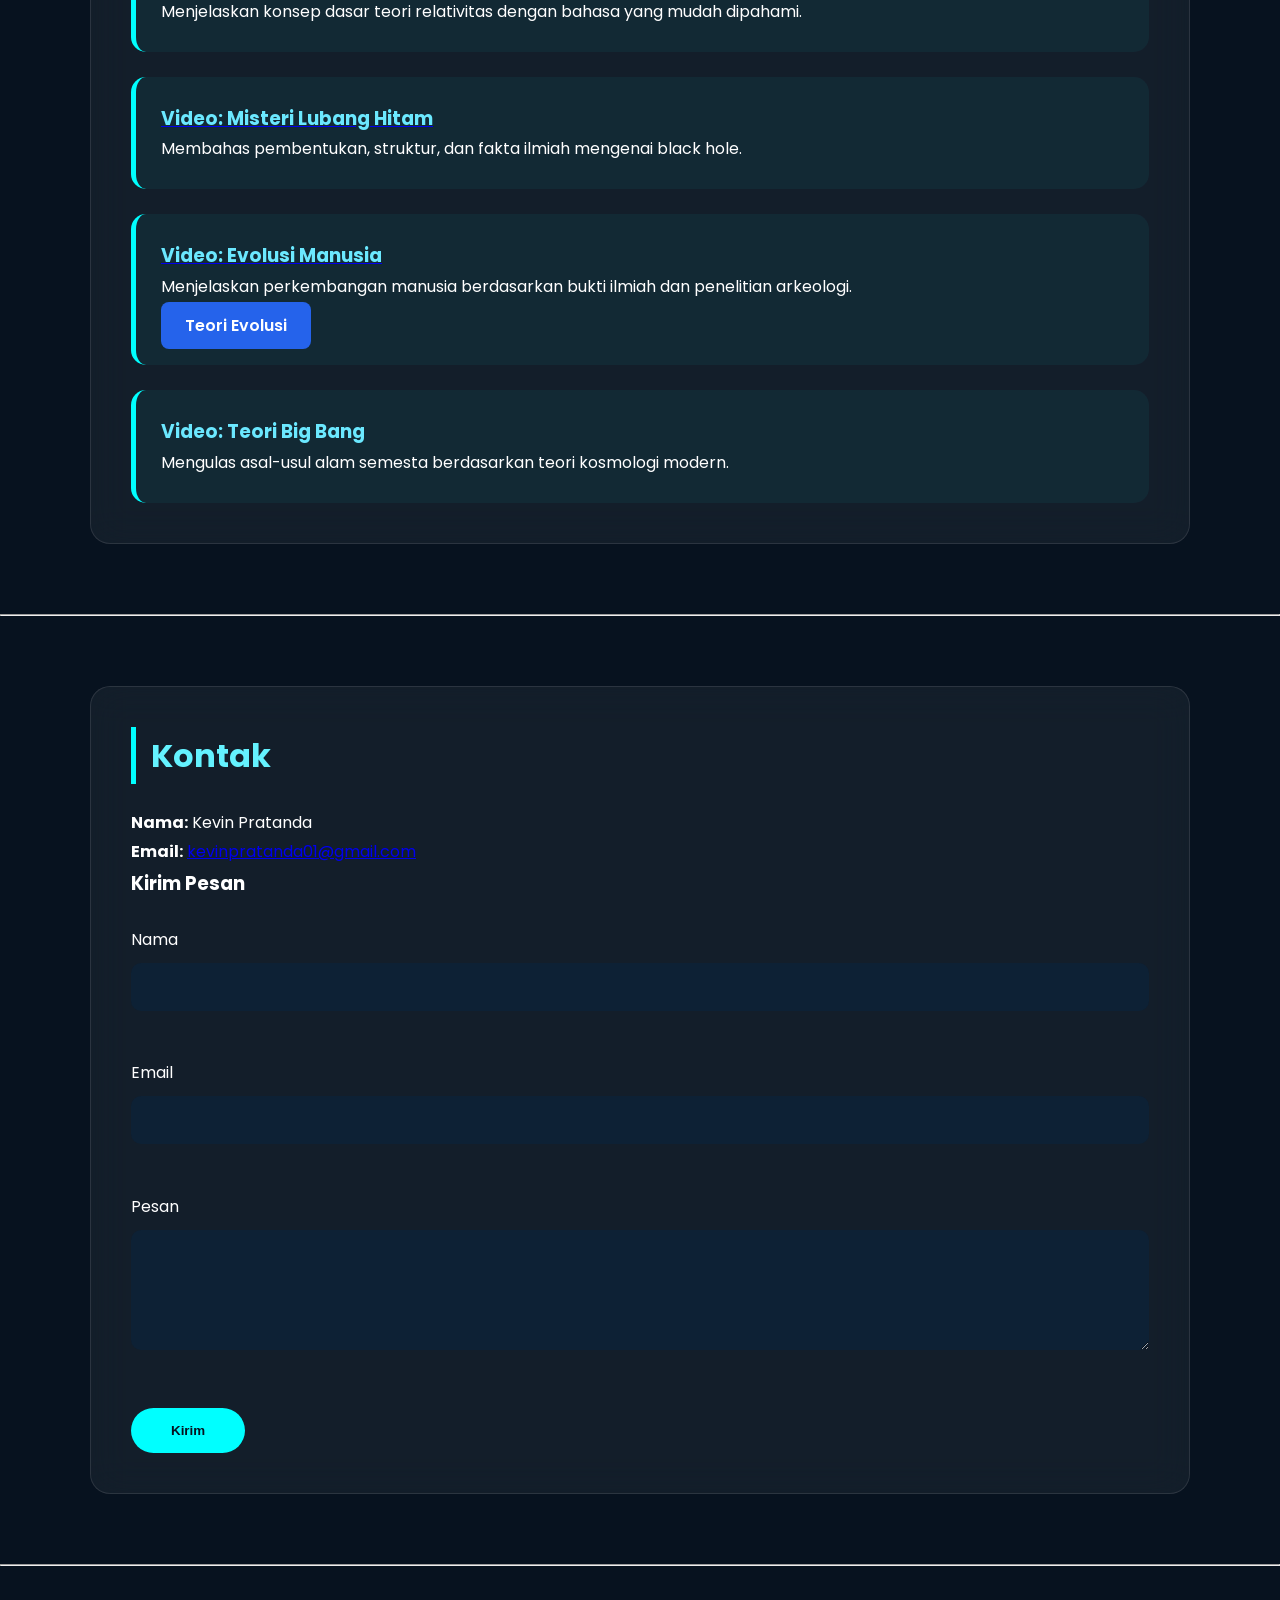
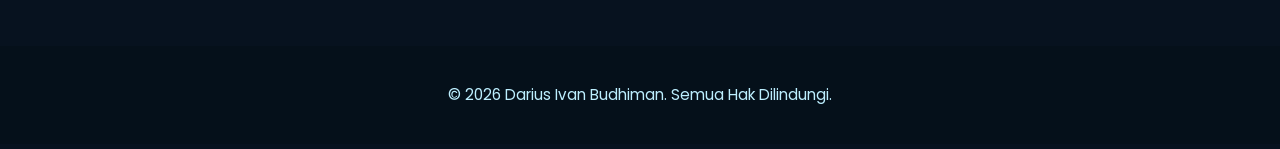
==== commit d8dc73b8: "Update index.html" ====
--- a/index.html
+++ b/index.html
@@ -84,7 +84,9 @@
         </article>
 
         <article>
+             <a href="https://youtu.be/HRyd2ZejOb8" target="_blank">
             <h3>Video: Evolusi Manusia</h3>
+            </a>
             <p style="margin-bottom: 10px;">
                 Menjelaskan perkembangan manusia berdasarkan bukti
                 ilmiah dan penelitian arkeologi.
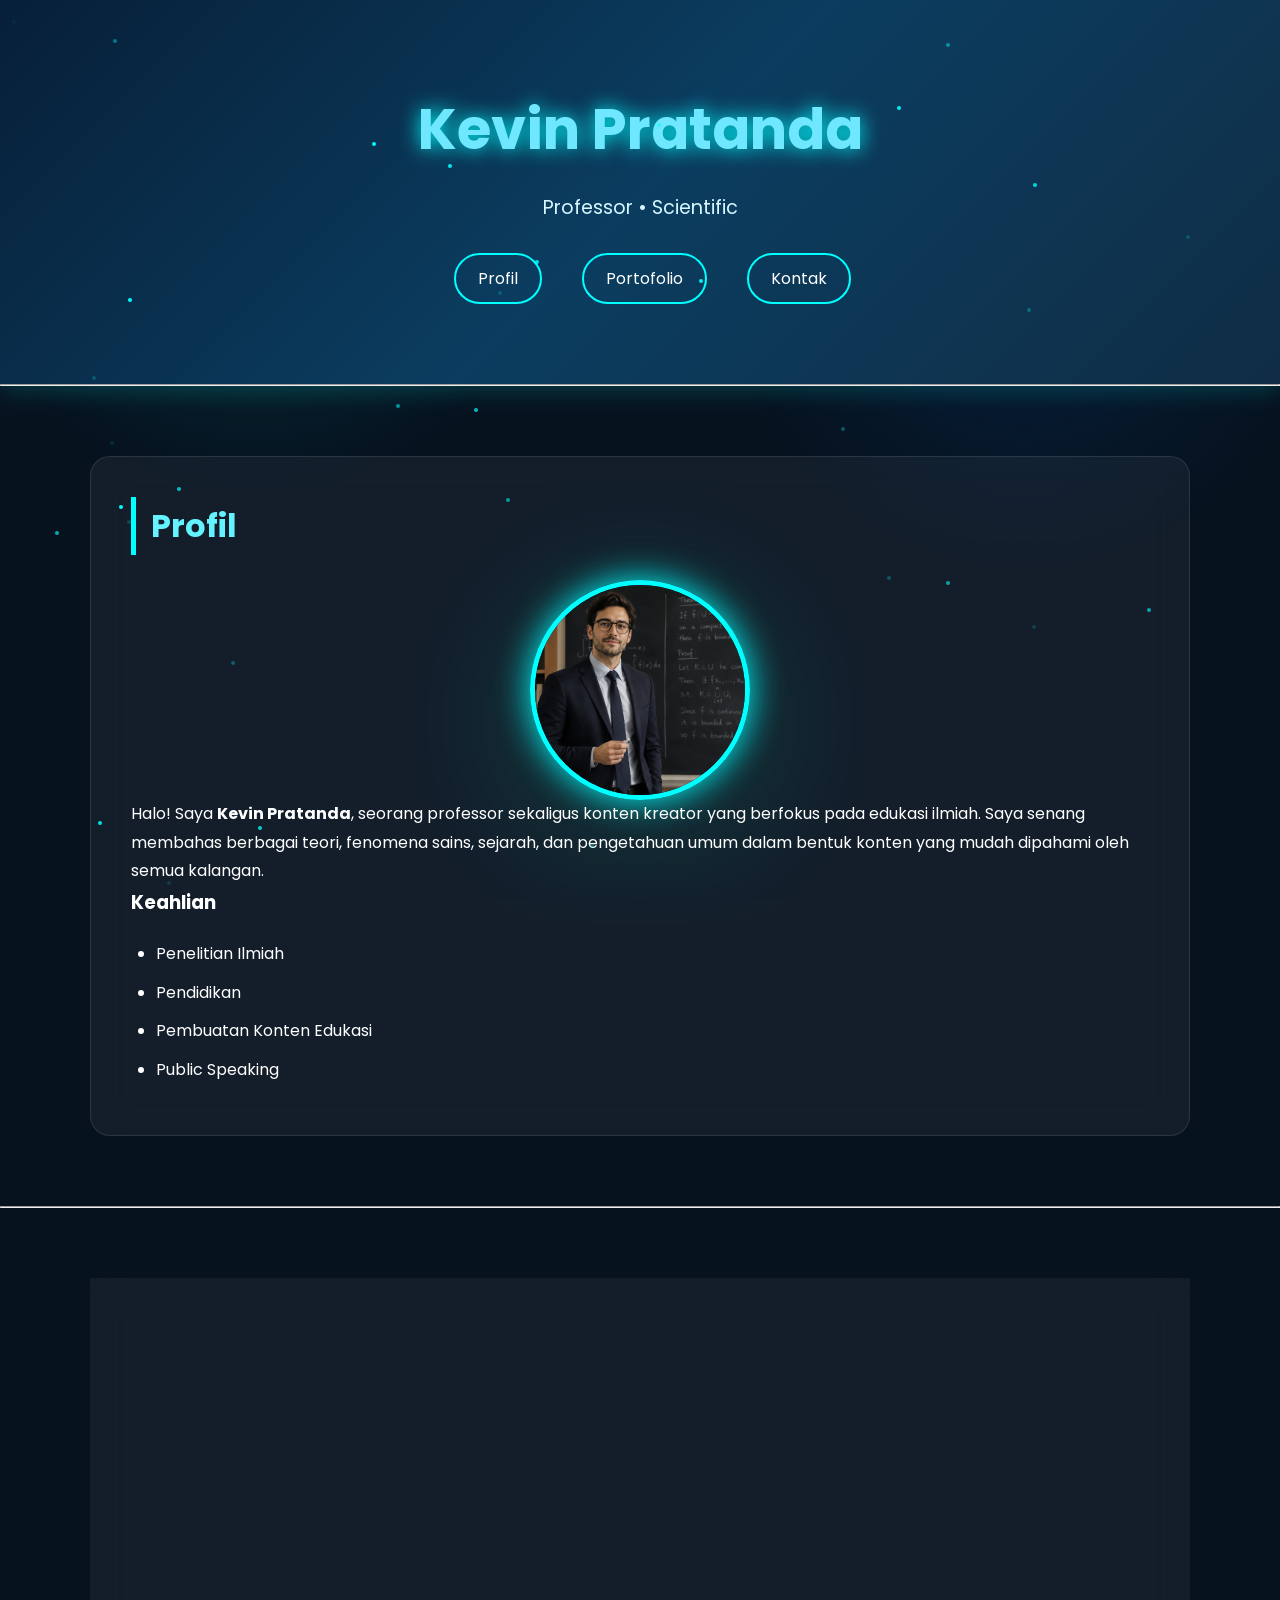
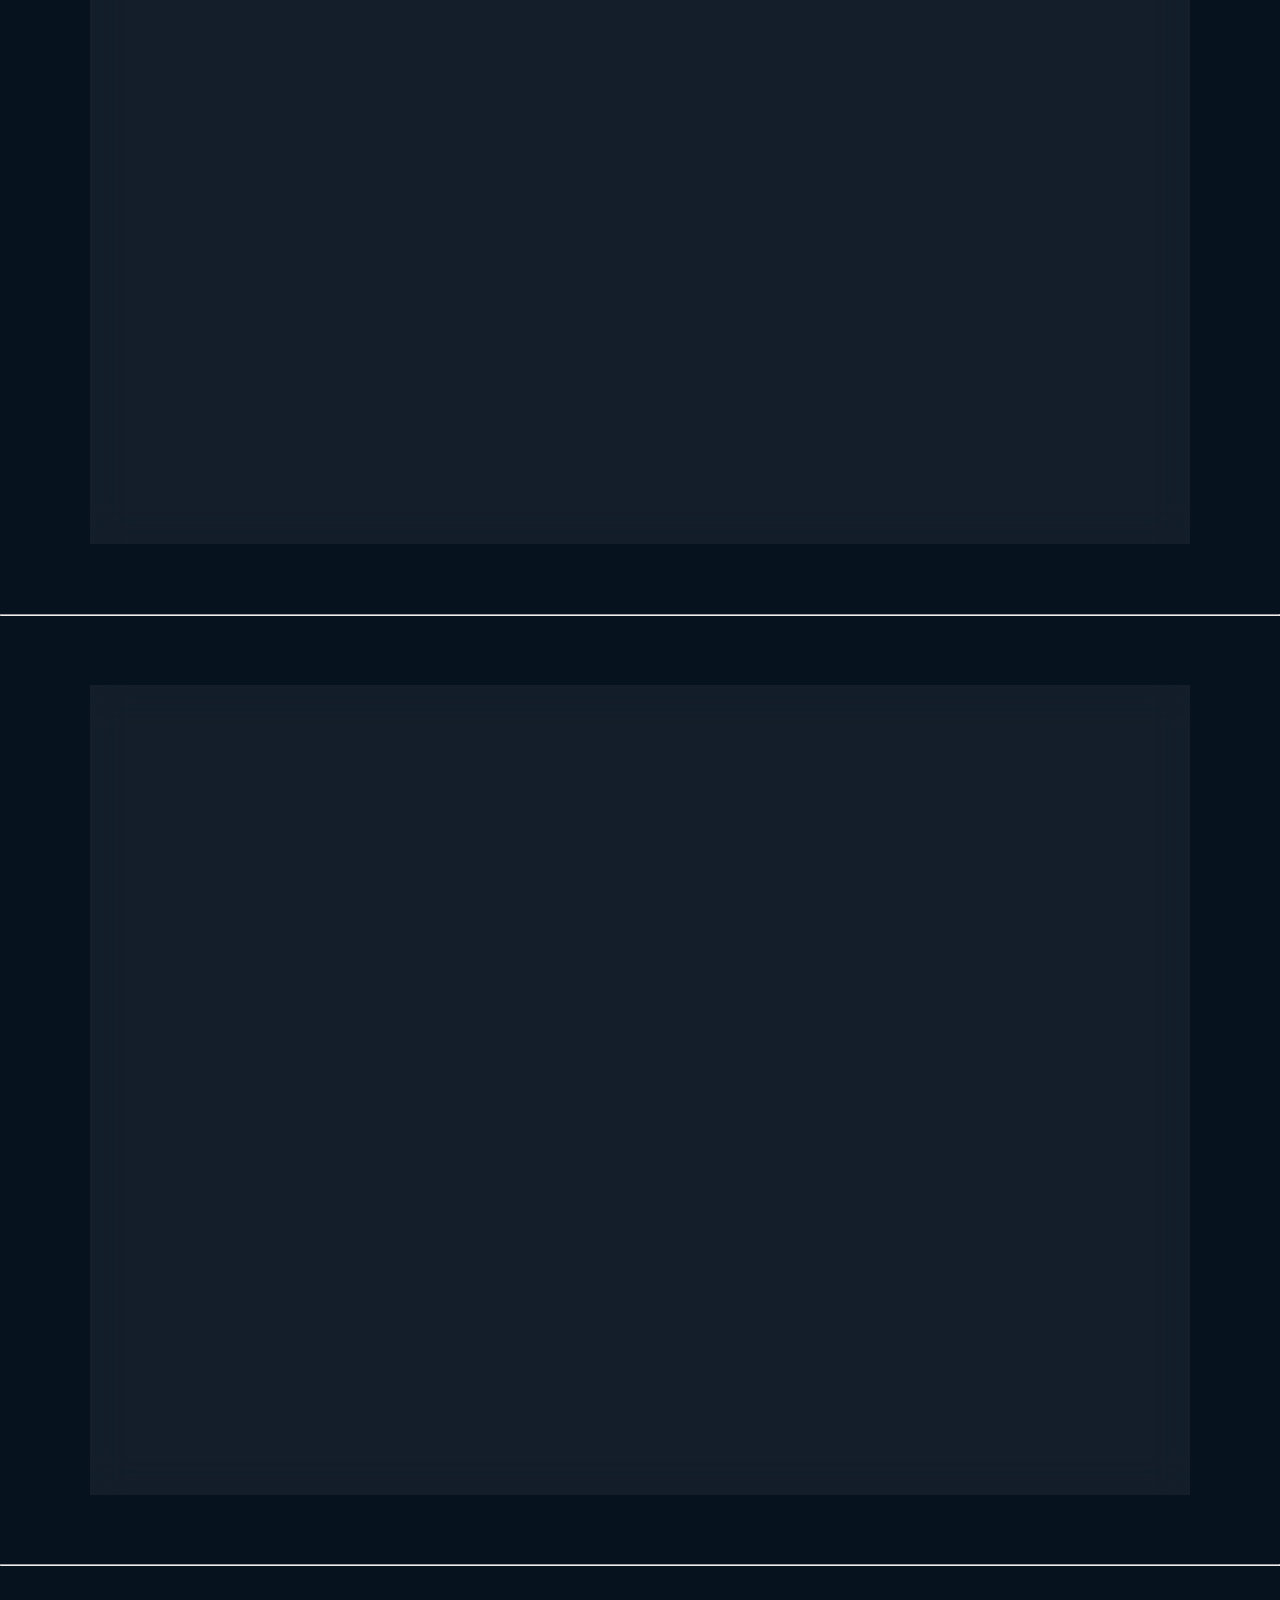
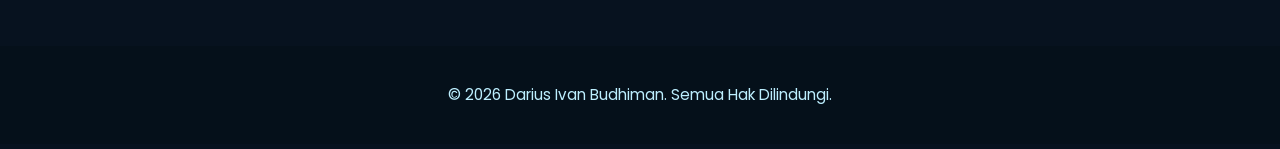
==== commit 31fe91fd: "Update index.html" ====
--- a/index.html
+++ b/index.html
@@ -84,7 +84,7 @@
         </article>
 
         <article>
-             <a href="https://youtu.be/HRyd2ZejOb8" target="_blank">
+             <a href="https://youtu.be/mRgPpXiR8-A" target="_blank">
             <h3>Video: Evolusi Manusia</h3>
             </a>
             <p style="margin-bottom: 10px;">
